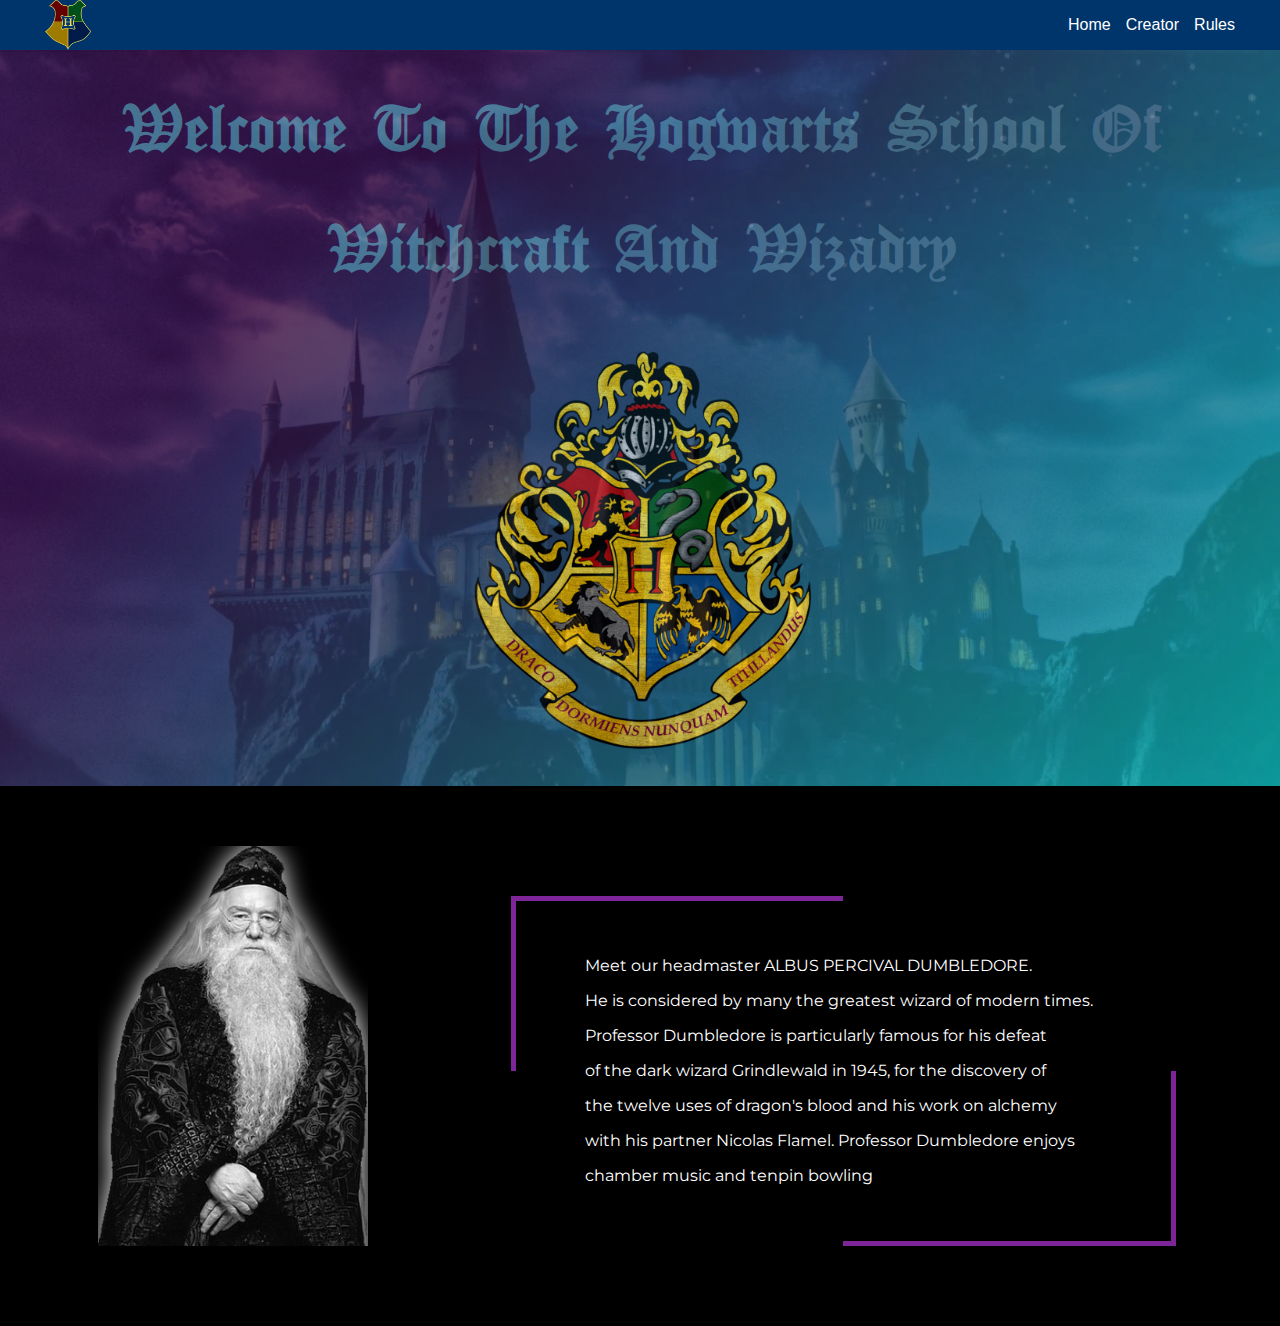
==== index.html @ 0a57cacf "Add files via upload" ====
<!DOCTYPE html>
<html lang="en">
<head>
    <meta charset="UTF-8">
    <meta http-equiv="X-UA-Compatible" content="IE=edge">
    <meta name="viewport" content="width=device-width, initial-scale=1.0">
    <title>Document</title>
    <link rel="stylesheet" href="style.css">
    <style>
        @import url('https://fonts.googleapis.com/css2?family=Montserrat:ital@1&display=swap');
    </style>
</head>
<body style="margin: 0";>
    <div class="header">
        <img style="max-width:50px; max-height:50px" src="logo.png" alt="logo">
        <ul class="nav">
            <li>Home</li>
            <li>Creator</li>
            <li>Rules</li>
        </ul>
    </div>

    <div class="intro">
        <img class="hogwarts_school" src="hogwarts.jpg" alt="hogwarts">
        <div class="title">
            <h1>Welcome To The Hogwarts School Of</h1>
            <h1>Witchcraft And Wizadry</h1>
        </div>
    
        <div class="logo">
            <img style="max-width:750px" src="hogwarts_logo.png" alt="hogwarts_logo">
        </div>
    </div>

    <div class="content">
        <div class="dumbledore_container">
            <div class="dumbledore">
                <img src="dumbledore_new.png" alt="dumbledore">
            </div>
            <div class="dumbledore">
                <div>
                    <p>Meet our headmaster ALBUS PERCIVAL DUMBLEDORE.</p>
                    <P>He is considered by many the greatest wizard of modern times.</P>
                    <p>Professor Dumbledore is particularly famous for his defeat</p>
                    <p>of the dark wizard Grindlewald in 1945, for the discovery of</p>
                    <p>the twelve uses of dragon's blood and his work on alchemy </p>
                    <p>with his partner Nicolas Flamel. Professor Dumbledore enjoys</p>
                    <p>chamber music and tenpin bowling</p>
                </div>
            </div>
        </div>
        
    </div>
</body>
</html>
---- style.css ----
@font-face {
    font-family: OldEnglish;
    src: url(OldEnglishFive.ttf);  
}




.header{
    background-color: #00356b;
    font-family: sans-serif;
    display: flex;
    padding:0 45px;
    justify-content: space-between;
    align-content: center;
}
.nav{
    color: #fff;
    display: flex;
    text-decoration: none;
    list-style: none;
}
.nav li{
    padding-left: 15px;
}


.intro{
    display: grid;
    background-color: #0cbaba;
    background-image: linear-gradient(315deg, #0cbaba 0%, #380036 76%);
    grid-template-rows: 1fr 1.7fr;
    grid-template-columns: 1fr;
    width: 100%;
    height: 100%;
}
.hogwarts_school{
    grid-row: 1 / 3;
    grid-column: 1 / 2;
    opacity: 0.2;
    width: inherit;
    height: inherit;
    display: block;
}
.title{
    font-family: OldEnglish,sans-serif;
    font-size: 150%;
    grid-row: 1 / 2;
    grid-column: 1 / 2;
    text-align: center;
}
.title h1{
  color: #537895;
}
.logo{
    grid-row: 2 / 3;
    grid-column: 1 / 2;
    opacity: 1;
    justify-self: center;
    align-self: center;
}



.content{
    
}
.dumbledore_container{
    background-color: black;
    display: flex;
    padding: 60px 30px 30px 30px;
}
.dumbledore:nth-child(1){
    flex: 1;
}
.dumbledore:nth-child(1) img{
    display: block;
    height: 400px;
    margin: auto;
}
.dumbledore:nth-child(2){
    display: grid;
    grid-template-rows: 1fr 1fr 2.5fr 2.5fr 1fr 1fr;
    grid-template-columns: 1fr 1fr 3.5fr 3.5fr 1fr 1fr;
    max-height: 450px;
    flex: 2;
}
.dumbledore:nth-child(2) p{
    color: white;
    font-family: 'Montserrat',sans-serif;
}
.dumbledore:nth-child(2) div{
    align-self: center;
    grid-row: 3 / 5;
    grid-column: 3 / 5;
}
.dumbledore:nth-child(2)::before{
    content: "";
    border-top: 5px solid #7e2699;
    border-left: 5px solid #7e2699;
    grid-column: 2 / span 2;
    grid-row: 2 / span 2;
}
.dumbledore:nth-child(2)::after{
    content: "";
    border-bottom: 5px solid #7e2699;
    border-right: 5px solid #7e2699;
    grid-column: 4 / span 2;
    grid-row: 4 / span 2;
}
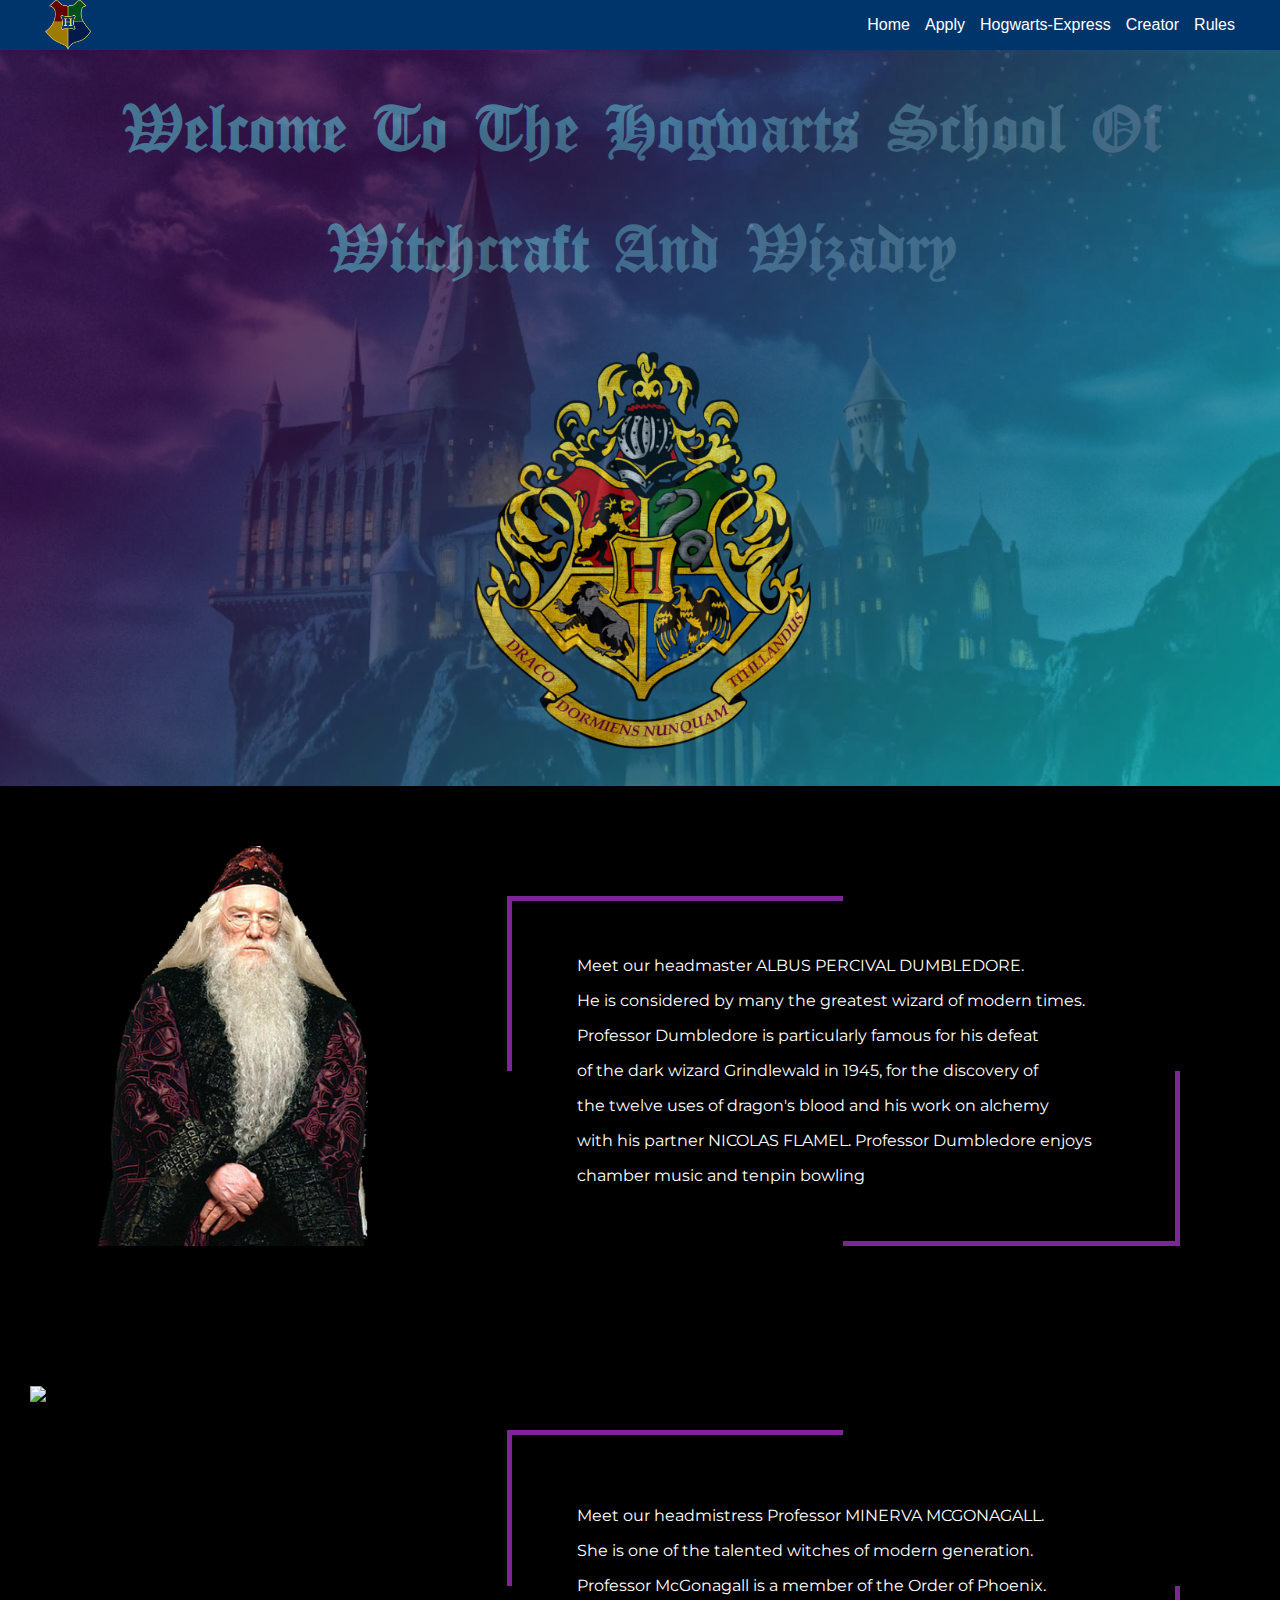
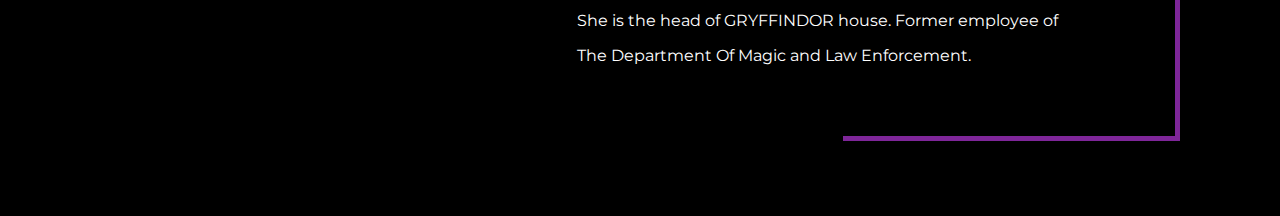
==== commit 68eac699: "Update index.html" ====
--- a/index.html
+++ b/index.html
@@ -10,15 +10,20 @@
         @import url('https://fonts.googleapis.com/css2?family=Montserrat:ital@1&display=swap');
     </style>
 </head>
+
+
 <body style="margin: 0";>
     <div class="header">
         <img style="max-width:50px; max-height:50px" src="logo.png" alt="logo">
         <ul class="nav">
             <li>Home</li>
+            <li>Apply</li>
+            <li>Hogwarts-Express</li>
             <li>Creator</li>
             <li>Rules</li>
         </ul>
     </div>
+
 
     <div class="intro">
         <img class="hogwarts_school" src="hogwarts.jpg" alt="hogwarts">
@@ -32,10 +37,12 @@
         </div>
     </div>
 
+
+
     <div class="content">
         <div class="dumbledore_container">
             <div class="dumbledore">
-                <img src="dumbledore_new.png" alt="dumbledore">
+                <img src="dumbledore.png" alt="dumbledore">
             </div>
             <div class="dumbledore">
                 <div>
@@ -44,12 +51,31 @@
                     <p>Professor Dumbledore is particularly famous for his defeat</p>
                     <p>of the dark wizard Grindlewald in 1945, for the discovery of</p>
                     <p>the twelve uses of dragon's blood and his work on alchemy </p>
-                    <p>with his partner Nicolas Flamel. Professor Dumbledore enjoys</p>
+                    <p>with his partner NICOLAS FLAMEL. Professor Dumbledore enjoys</p>
                     <p>chamber music and tenpin bowling</p>
                 </div>
             </div>
         </div>
+
+
+
+        <div class="mcgonagall-container">
+            <div class="mcgonagall">
+                <img src="mcgonagall.png" alt="mcgonagall">
+            </div>
+            <div class="mcgonagall">
+                <div>
+                    <p>Meet our headmistress Professor MINERVA MCGONAGALL.</p>
+                    <P>She is one of the talented witches of modern generation.</P>
+                    <p>Professor McGonagall is a member of the Order of Phoenix.</p>
+                    <p>She is the head of GRYFFINDOR house. Former employee of</p>
+                    <p>The Department Of Magic and Law Enforcement. </p>
+                </div>
+            </div>
+        </div>
+
+        </div>
         
     </div>
 </body>
-</html>+</html>
--- a/style.css
+++ b/style.css
@@ -63,7 +63,7 @@
 
 
 .content{
-    
+
 }
 .dumbledore_container{
     background-color: black;
@@ -81,7 +81,7 @@
 .dumbledore:nth-child(2){
     display: grid;
     grid-template-rows: 1fr 1fr 2.5fr 2.5fr 1fr 1fr;
-    grid-template-columns: 1fr 1fr 3.5fr 3.5fr 1fr 1fr;
+    grid-template-columns: 1fr 1fr 3.8fr 3.8fr 1fr 1fr;
     max-height: 450px;
     flex: 2;
 }
@@ -108,3 +108,52 @@
     grid-column: 4 / span 2;
     grid-row: 4 / span 2;
 }
+
+
+
+
+
+
+.mcgonagall-container{
+    background-color: black;
+    display: flex;
+    padding: 60px 30px 30px 30px;
+}
+.mcgonagall:nth-child(1){
+    flex: 1;
+}
+.mcgonagall:nth-child(1) img{
+    display: block;
+    height: 400px;
+    margin: auto;
+}
+.mcgonagall:nth-child(2){
+    display: grid;
+    grid-template-rows: 1fr 1fr 2.5fr 2.5fr 1fr 1fr;
+    grid-template-columns: 1fr 1fr 3.8fr 3.8fr 1fr 1fr;
+    max-height: 450px;
+    flex: 2;
+}
+.mcgonagall:nth-child(2) p{
+    color: white;
+    font-family: 'Montserrat',sans-serif;
+}
+.mcgonagall:nth-child(2) div{
+    align-self: center;
+    grid-row: 3 / 5;
+    grid-column: 3 / 5;
+}
+.mcgonagall:nth-child(2)::before{
+    content: "";
+    border-top: 5px solid #7e2699;
+    border-left: 5px solid #7e2699;
+    grid-column: 2 / span 2;
+    grid-row: 2 / span 2;
+}
+.mcgonagall:nth-child(2)::after{
+    content: "";
+    border-bottom: 5px solid #7e2699;
+    border-right: 5px solid #7e2699;
+    grid-column: 4 / span 2;
+    grid-row: 4 / span 2;
+}
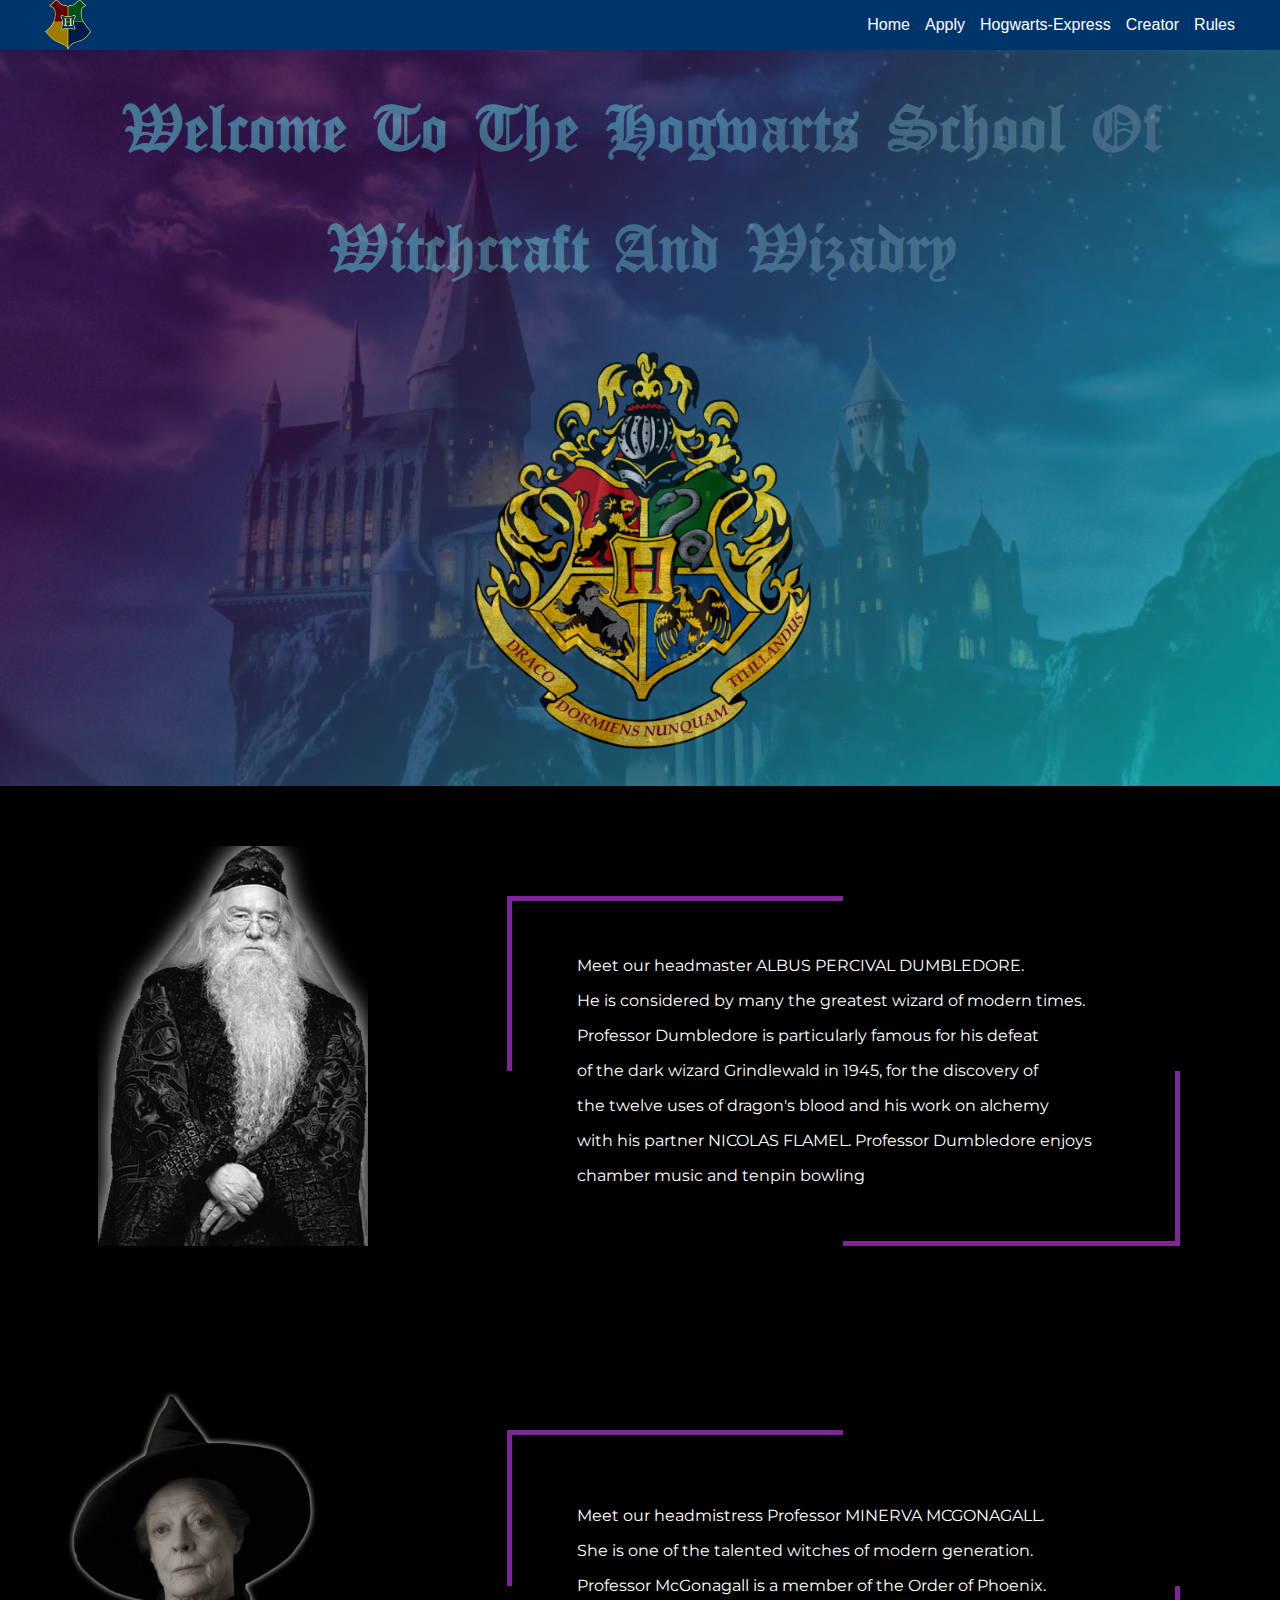
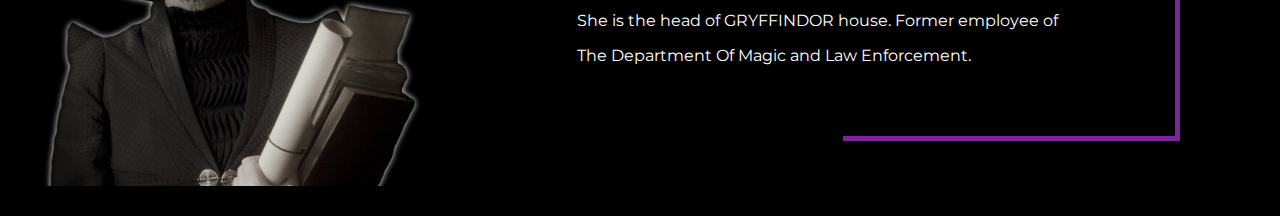
==== commit 305918d5: "Update index.html" ====
--- a/index.html
+++ b/index.html
@@ -42,7 +42,7 @@
     <div class="content">
         <div class="dumbledore_container">
             <div class="dumbledore">
-                <img src="dumbledore.png" alt="dumbledore">
+                <img src="dumbledore_new.png" alt="dumbledore">
             </div>
             <div class="dumbledore">
                 <div>
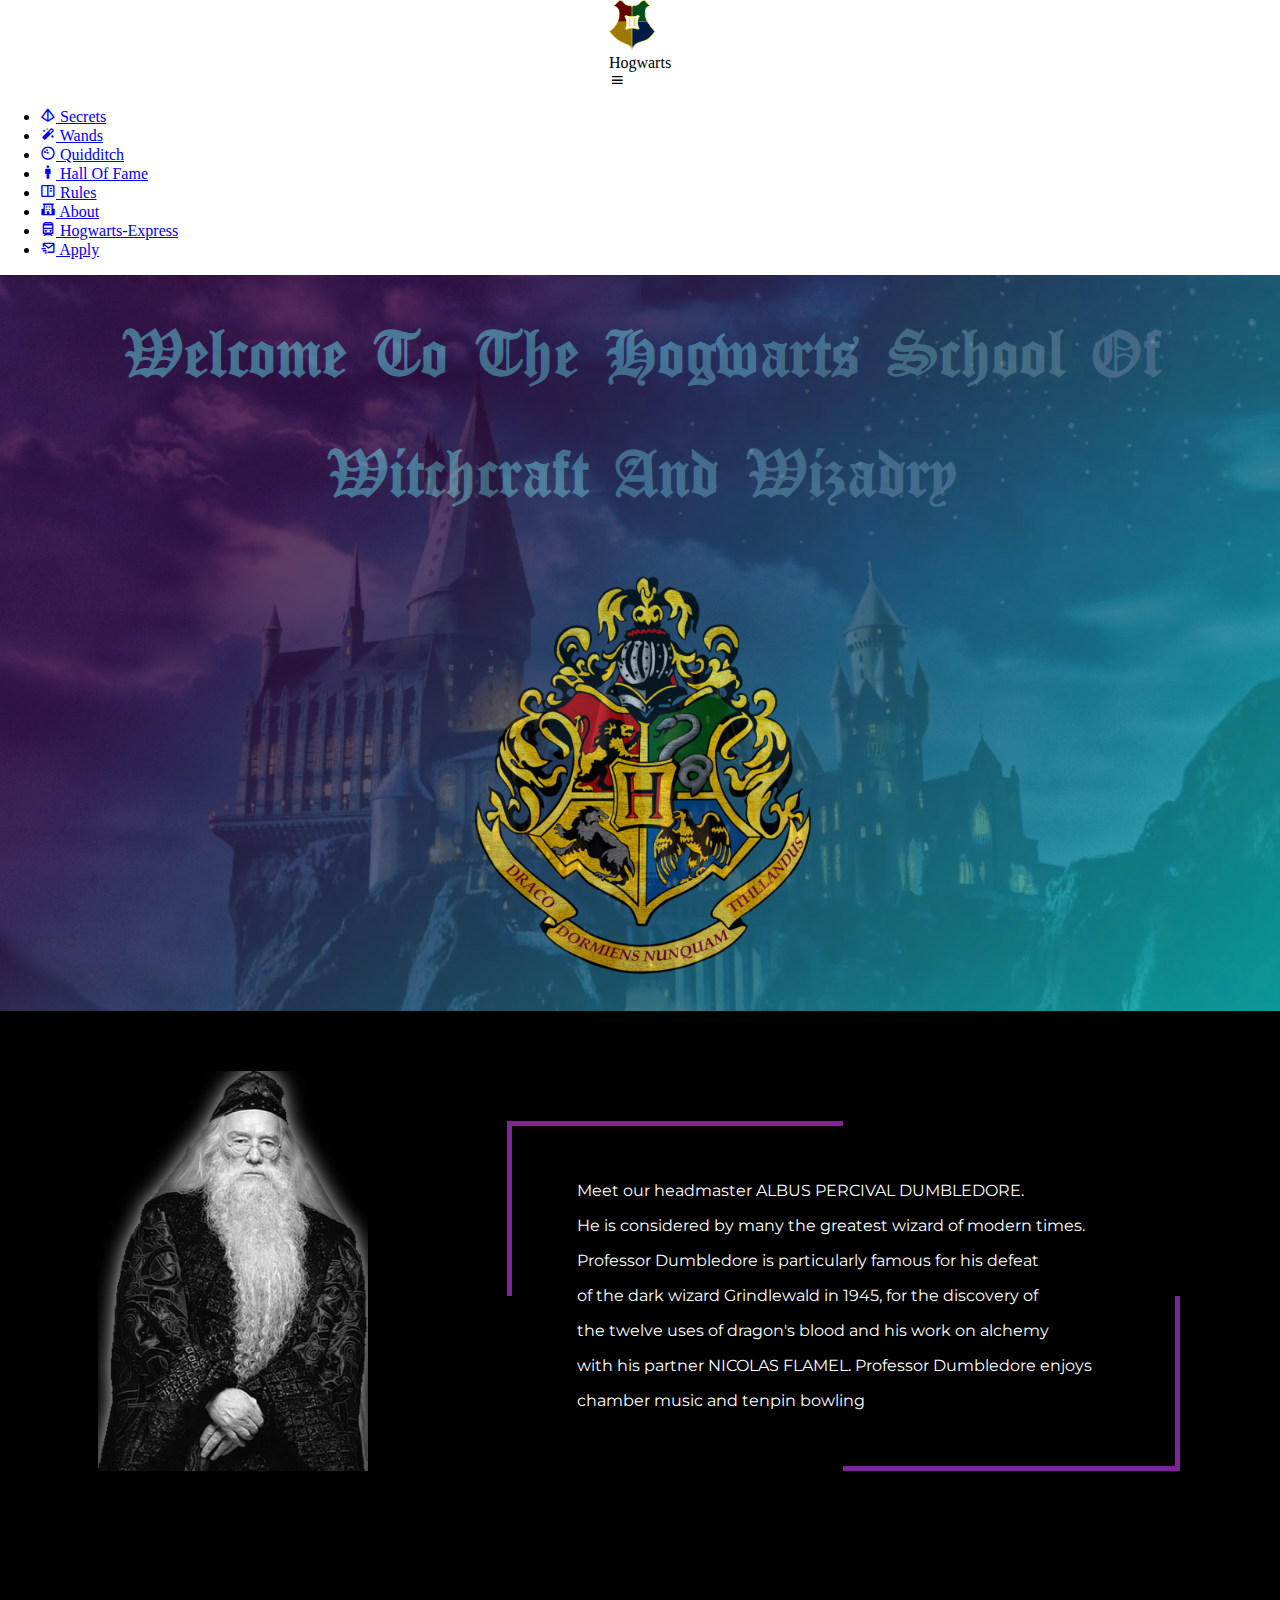
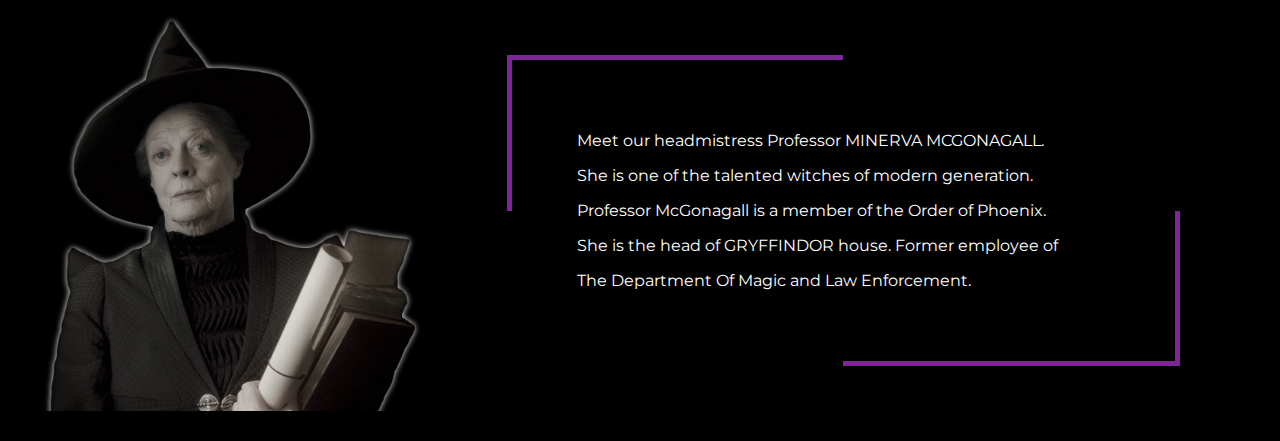
==== commit 455548ed: "Update index.html" ====
--- a/index.html
+++ b/index.html
@@ -6,6 +6,7 @@
     <meta name="viewport" content="width=device-width, initial-scale=1.0">
     <title>Document</title>
     <link rel="stylesheet" href="style.css">
+    <link href='https://unpkg.com/boxicons@2.0.9/css/boxicons.min.css' rel='stylesheet'>
     <style>
         @import url('https://fonts.googleapis.com/css2?family=Montserrat:ital@1&display=swap');
     </style>
@@ -13,18 +14,95 @@
 
 
 <body style="margin: 0";>
+    <!--
     <div class="header">
         <img style="max-width:50px; max-height:50px" src="logo.png" alt="logo">
         <ul class="nav">
-            <li>Home</li>
-            <li>Apply</li>
-            <li>Hogwarts-Express</li>
-            <li>Creator</li>
-            <li>Rules</li>
+            <li class ="nav-search">Home</li>
+            <li class ="nav-search">Apply</li>
+            <li class ="nav-search">Hogwarts-Express</li>
+            <li class ="nav-search">Creator</li>
+            <li class ="nav-search">Rules</li>
         </ul>
+    </div>
+    -->
+
+
+    <div class="sidebar active">
+        <div class="logo-content">
+            <div class="logo">
+                <img style="max-width:50px; max-height:50px" src="logo.png" alt="logo">
+                <div class="logo-name">Hogwarts</div>
+                <i class='bx bx-menu' id='btn'></i>
+            </div>
+
+        </div>
+        <ul class="side-nav">
+        <!-- <li>
+            <a href="#">
+                <i class='bx bx-search'></i>
+                <input type="text" placeholder="Search..">
+            </a>
+        </li> -->
+        <li>
+            <a href="#">
+                <i class='bx bx-pyramid bx-flashing' ></i>
+                <span>Secrets</span>
+            </a>
+        </li>
+        <li>
+            <a href="#">
+                <i class='bx bxs-magic-wand'></i>
+                <span>Wands</span>
+            </a>
+        </li>
+        <li>
+            <a href="#">
+                <i class='bx bx-bowling-ball bx-spin' ></i>
+                <span>Quidditch</span>
+            </a>
+        </li>
+        <li>
+            <a href="#">
+                <i class='bx bx-male'></i>
+                <span>Hall Of Fame</span>
+            </a>
+        </li>
+        <li>
+            <a href="#">
+                <i class='bx bx-book-content'></i>
+                <span>Rules</span>
+            </a>
+        </li>
+        <li>
+            <a href="#">
+                <i class='bx bxs-school'></i>
+                <span>About</span>
+            </a>
+        </li>
+        <li>
+            <a href="#">
+                <i class='bx bx-train bx-tada' ></i>
+                <span>Hogwarts-Express</span>
+            </a>
+        </li>
+        <li>
+            <a href="#">
+                <i class='bx bx-mail-send'></i>
+                <span>Apply</span>
+            </a>
+        </li>
+
+
+
+    </ul>
+
     </div>
 
 
+
+
+    <div class="fixed">
     <div class="intro">
         <img class="hogwarts_school" src="hogwarts.jpg" alt="hogwarts">
         <div class="title">
@@ -36,13 +114,16 @@
             <img style="max-width:750px" src="hogwarts_logo.png" alt="hogwarts_logo">
         </div>
     </div>
+    </div>
+
+
 
 
 
     <div class="content">
         <div class="dumbledore_container">
             <div class="dumbledore">
-                <img src="dumbledore_new.png" alt="dumbledore">
+                <img src="dumbledore.png" alt="dumbledore">
             </div>
             <div class="dumbledore">
                 <div>
@@ -56,6 +137,7 @@
                 </div>
             </div>
         </div>
+
 
 
 
@@ -77,5 +159,6 @@
         </div>
         
     </div>
+    <script src="main.js"></script>
 </body>
 </html>
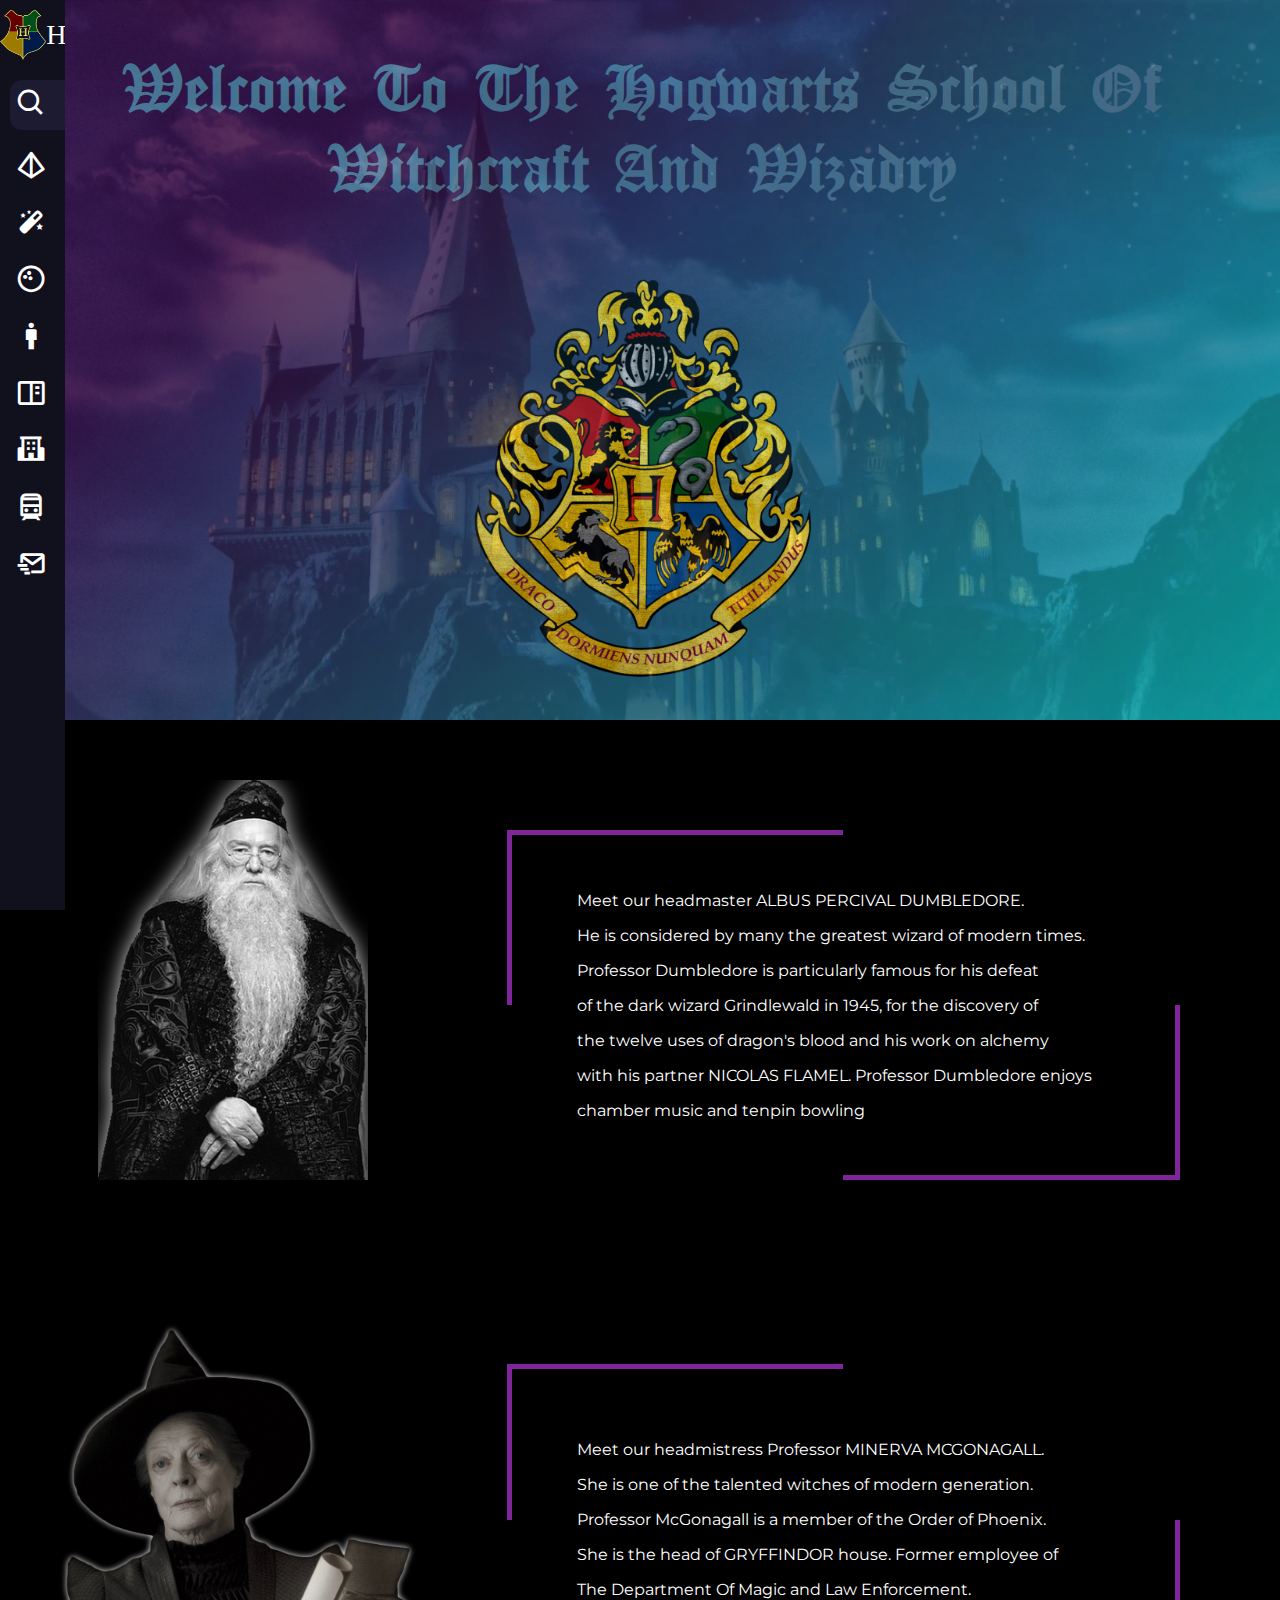
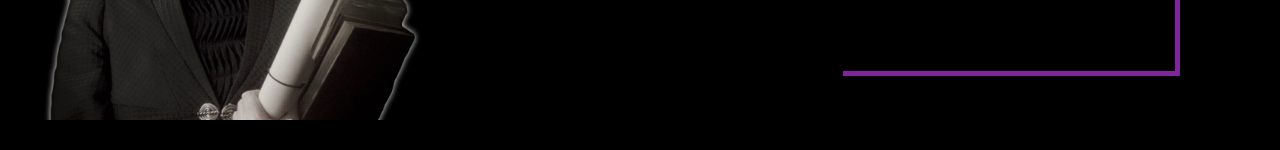
==== commit 55dddcc3: "fixed sidebar jumpyness" ====
--- a/index.html
+++ b/index.html
@@ -28,22 +28,20 @@
     -->
 
 
-    <div class="sidebar active">
-        <div class="logo-content">
-            <div class="logo">
-                <img style="max-width:50px; max-height:50px" src="logo.png" alt="logo">
-                <div class="logo-name">Hogwarts</div>
-                <i class='bx bx-menu' id='btn'></i>
-            </div>
+    <div class="sidebar">
+        <div class="logo">
+            <img style="max-width:50px; max-height:50px" src="logo.png" alt="logo">
+            <div class="logo-name">Hogwarts</div>
+            <i class='bx bx-menu' id='btn'></i>
+        </div>
 
-        </div>
         <ul class="side-nav">
-        <!-- <li>
+        <li>
             <a href="#">
                 <i class='bx bx-search'></i>
                 <input type="text" placeholder="Search..">
             </a>
-        </li> -->
+        </li>
         <li>
             <a href="#">
                 <i class='bx bx-pyramid bx-flashing' ></i>
--- a/style.css
+++ b/style.css
@@ -5,7 +5,9 @@
 
 
 
-
+.body{
+    overflow: hidden;
+}
 .header{
     background-color: #00356b;
     font-family: sans-serif;
@@ -13,6 +15,9 @@
     padding:0 45px;
     justify-content: space-between;
     align-content: center;
+    position: fixed;
+    width: -webkit-fill-available;
+    z-index: 12;
 }
 .nav{
     color: #fff;
@@ -21,15 +26,133 @@
     list-style: none;
 }
 .nav li{
-    padding-left: 15px;
-}
+    padding-left: 20px;
+    transition-property: color;
+}
+.nav li:hover{
+    color: black;
+    cursor: pointer;
+}
+
+
+
+
+.sidebar{
+    position: fixed;
+    top: 0;
+    left: 0;
+    padding-top: 10px;
+    height: 100%;
+    width: 65px;
+    background-color: #11101d;
+    z-index: 9;
+    overflow: hidden;
+    transition: all 0.5s ease-out;
+    
+    display: flex;
+    flex-flow: column;
+}
+.active{
+    z-index: 99;
+    width: 250px;
+    transition: all 0.4s ease-out;
+}
+.logo {
+    display: flex;
+    justify-content: space-around;
+    align-items: center;
+    color: #fff;
+    opacity: 0;
+}
+.logo-name{
+    left: 25%;
+    top: -47px;
+    font-size: 175%;
+    pointer-events: none;
+}
+.active .logo-content{
+    opacity: 1;
+
+}
+.bx-menu{
+    /* position: relative;
+    font-size: 200%;
+    left: 200px;
+    top: -75px; */
+    margin-top: 4px;
+    font-size: 24px;
+}
+.sidebar ul li input{
+    position: absolute;
+    height: 85%;
+    width: 65%;
+    top:0;
+    left:10px;
+    border-radius: 12px;
+    outline: none;
+    border: none;
+    background: #1d1b31;
+    font-size: 100%;
+    padding-left: 60px;
+}
+.bx-search{
+    position: relative;
+    top: -5px;
+    z-index: 99;
+}
+.sidebar li a i{
+    line-height: 57px;
+    font-size: 200%;
+    padding:0px 20px 0px 15px;
+}
+.sidebar li{
+    position: relative;
+    top: -60px;
+    overflow: hidden;
+    min-width: 250px;
+}
+.sidebar li a span{
+    position: absolute;
+    align-self: center;
+    top:17px;
+    opacity: 0;
+    overflow: hidden;
+    transition: all 0.1s ease-out;
+}
+.active .side-nav li a span{
+    opacity: 1;
+    transition: all 1s ease-in;
+}
+.sidebar li a{
+    text-decoration: none;
+    color: #fff;
+    
+}
+.side-nav{
+    color: white;
+    list-style: none;
+    font-family: Poppins, sans-serif;
+    padding-left: 0px;
+    margin-top: 5em;
+}
+.side-nav li:hover{
+    background-color: #1d1b31;
+}
+.bx-menu:hover{
+    background-color: white;
+}
+
+
+
+
+
 
 
 .intro{
     display: grid;
     background-color: #0cbaba;
     background-image: linear-gradient(315deg, #0cbaba 0%, #380036 76%);
-    grid-template-rows: 1fr 1.7fr;
+    grid-template-rows: 1fr 2fr;
     grid-template-columns: 1fr;
     width: 100%;
     height: 100%;
@@ -39,8 +162,7 @@
     grid-column: 1 / 2;
     opacity: 0.2;
     width: inherit;
-    height: inherit;
-    display: block;
+    height: auto;
 }
 .title{
     font-family: OldEnglish,sans-serif;
@@ -48,23 +170,22 @@
     grid-row: 1 / 2;
     grid-column: 1 / 2;
     text-align: center;
+    padding-top: 30px;
 }
 .title h1{
   color: #537895;
+  line-height: 1;
 }
 .logo{
     grid-row: 2 / 3;
     grid-column: 1 / 2;
     opacity: 1;
     justify-self: center;
-    align-self: center;
-}
-
-
-
-.content{
-
-}
+    align-self: top;
+}
+
+
+
 .dumbledore_container{
     background-color: black;
     display: flex;
@@ -111,9 +232,6 @@
 
 
 
-
-
-
 .mcgonagall-container{
     background-color: black;
     display: flex;
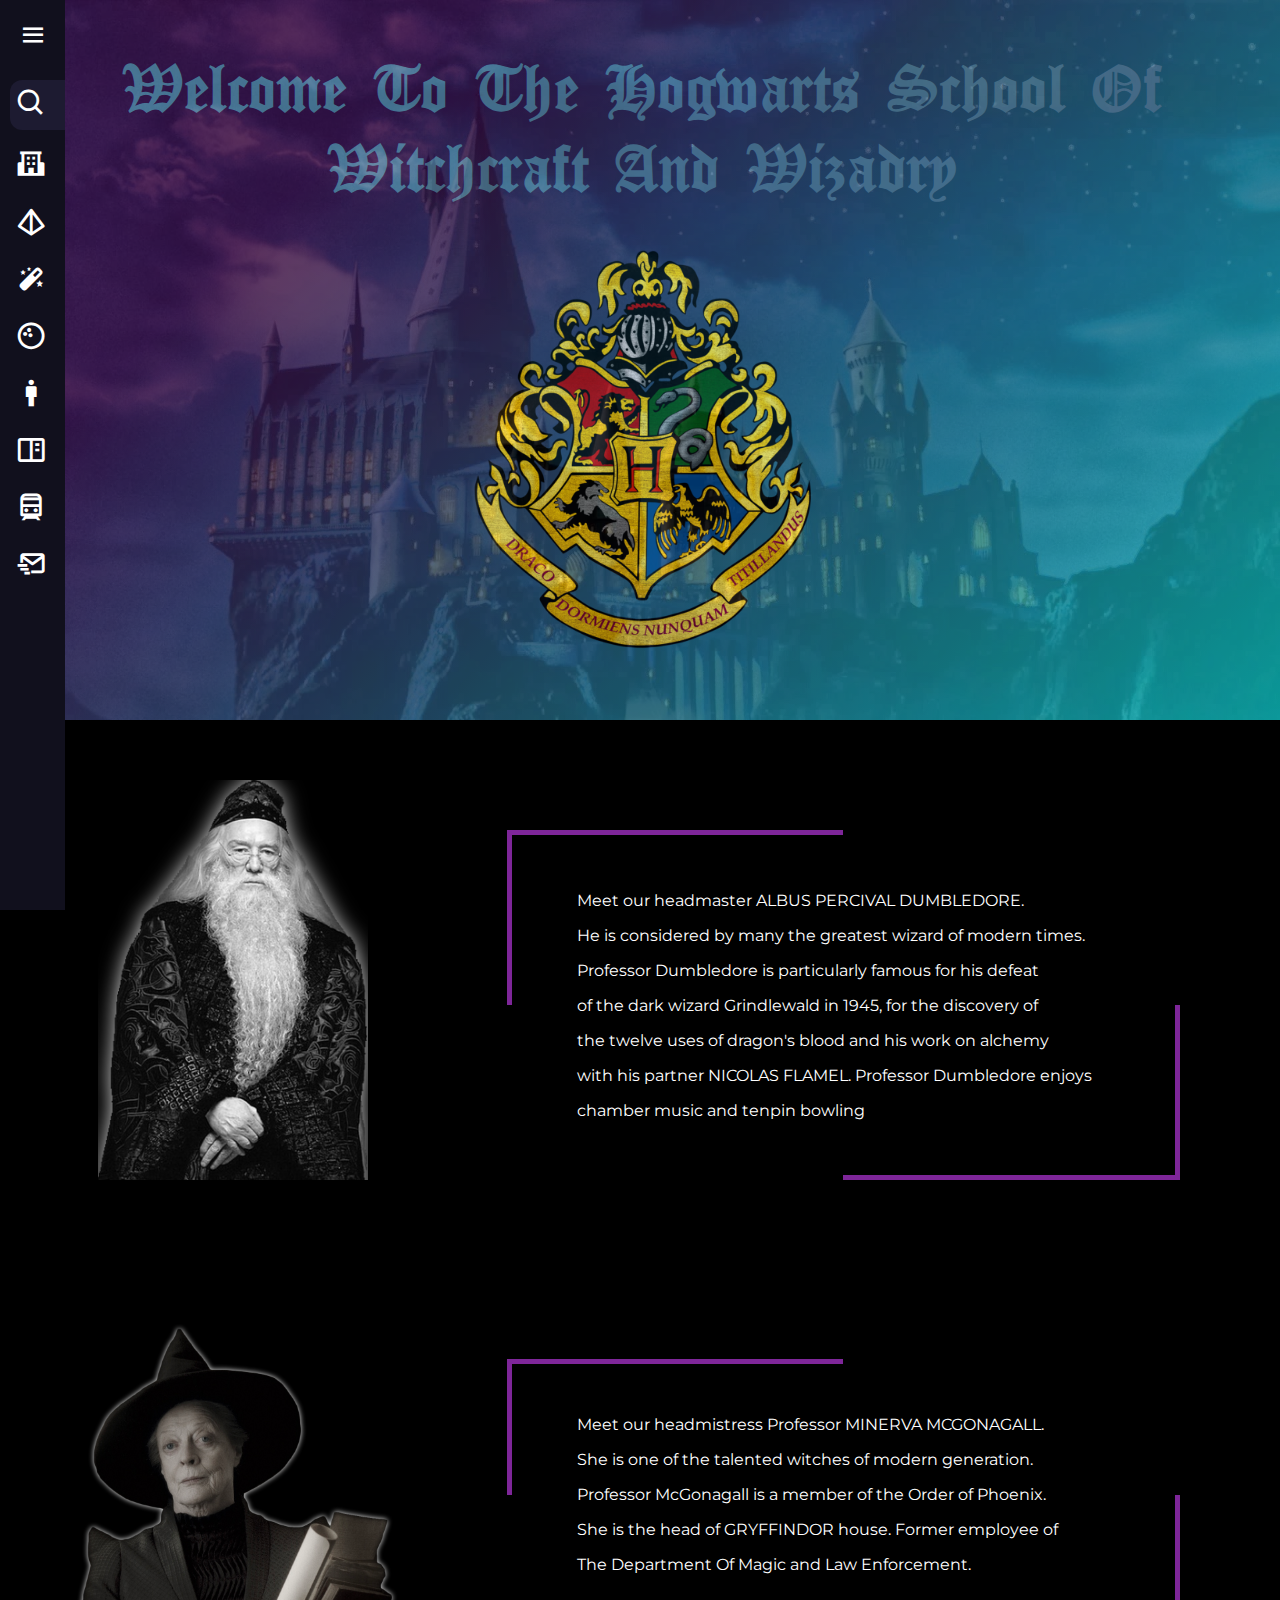
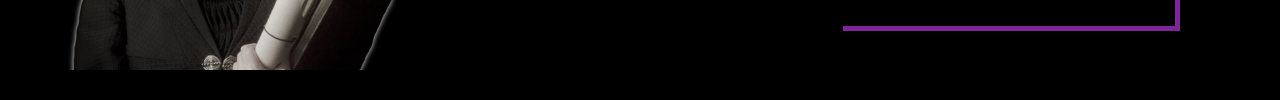
==== commit 926045b2: "Initial commit" ====
--- a/index.html
+++ b/index.html
@@ -6,6 +6,7 @@
     <meta name="viewport" content="width=device-width, initial-scale=1.0">
     <title>Document</title>
     <link rel="stylesheet" href="style.css">
+    <link rel="stylesheet" href="sidebar.css">
     <link href='https://unpkg.com/boxicons@2.0.9/css/boxicons.min.css' rel='stylesheet'>
     <style>
         @import url('https://fonts.googleapis.com/css2?family=Montserrat:ital@1&display=swap');
@@ -43,6 +44,12 @@
             </a>
         </li>
         <li>
+            <a href="index.html">
+                <i class='bx bxs-school'></i>
+                <span>Home</span>
+            </a>
+        </li>
+        <li>
             <a href="#">
                 <i class='bx bx-pyramid bx-flashing' ></i>
                 <span>Secrets</span>
@@ -74,18 +81,12 @@
         </li>
         <li>
             <a href="#">
-                <i class='bx bxs-school'></i>
-                <span>About</span>
-            </a>
-        </li>
-        <li>
-            <a href="#">
                 <i class='bx bx-train bx-tada' ></i>
                 <span>Hogwarts-Express</span>
             </a>
         </li>
         <li>
-            <a href="#">
+            <a href="application.html">
                 <i class='bx bx-mail-send'></i>
                 <span>Apply</span>
             </a>
@@ -108,7 +109,7 @@
             <h1>Witchcraft And Wizadry</h1>
         </div>
     
-        <div class="logo">
+        <div class="symbol">
             <img style="max-width:750px" src="hogwarts_logo.png" alt="hogwarts_logo">
         </div>
     </div>
--- a/style.css
+++ b/style.css
@@ -8,7 +8,7 @@
 .body{
     overflow: hidden;
 }
-.header{
+/* .header{
     background-color: #00356b;
     font-family: sans-serif;
     display: flex;
@@ -32,115 +32,7 @@
 .nav li:hover{
     color: black;
     cursor: pointer;
-}
-
-
-
-
-.sidebar{
-    position: fixed;
-    top: 0;
-    left: 0;
-    padding-top: 10px;
-    height: 100%;
-    width: 65px;
-    background-color: #11101d;
-    z-index: 9;
-    overflow: hidden;
-    transition: all 0.5s ease-out;
-    
-    display: flex;
-    flex-flow: column;
-}
-.active{
-    z-index: 99;
-    width: 250px;
-    transition: all 0.4s ease-out;
-}
-.logo {
-    display: flex;
-    justify-content: space-around;
-    align-items: center;
-    color: #fff;
-    opacity: 0;
-}
-.logo-name{
-    left: 25%;
-    top: -47px;
-    font-size: 175%;
-    pointer-events: none;
-}
-.active .logo-content{
-    opacity: 1;
-
-}
-.bx-menu{
-    /* position: relative;
-    font-size: 200%;
-    left: 200px;
-    top: -75px; */
-    margin-top: 4px;
-    font-size: 24px;
-}
-.sidebar ul li input{
-    position: absolute;
-    height: 85%;
-    width: 65%;
-    top:0;
-    left:10px;
-    border-radius: 12px;
-    outline: none;
-    border: none;
-    background: #1d1b31;
-    font-size: 100%;
-    padding-left: 60px;
-}
-.bx-search{
-    position: relative;
-    top: -5px;
-    z-index: 99;
-}
-.sidebar li a i{
-    line-height: 57px;
-    font-size: 200%;
-    padding:0px 20px 0px 15px;
-}
-.sidebar li{
-    position: relative;
-    top: -60px;
-    overflow: hidden;
-    min-width: 250px;
-}
-.sidebar li a span{
-    position: absolute;
-    align-self: center;
-    top:17px;
-    opacity: 0;
-    overflow: hidden;
-    transition: all 0.1s ease-out;
-}
-.active .side-nav li a span{
-    opacity: 1;
-    transition: all 1s ease-in;
-}
-.sidebar li a{
-    text-decoration: none;
-    color: #fff;
-    
-}
-.side-nav{
-    color: white;
-    list-style: none;
-    font-family: Poppins, sans-serif;
-    padding-left: 0px;
-    margin-top: 5em;
-}
-.side-nav li:hover{
-    background-color: #1d1b31;
-}
-.bx-menu:hover{
-    background-color: white;
-}
+} */
 
 
 
@@ -176,7 +68,7 @@
   color: #537895;
   line-height: 1;
 }
-.logo{
+.symbol{
     grid-row: 2 / 3;
     grid-column: 1 / 2;
     opacity: 1;
@@ -242,7 +134,7 @@
 }
 .mcgonagall:nth-child(1) img{
     display: block;
-    height: 400px;
+    height: 350px;
     margin: auto;
 }
 .mcgonagall:nth-child(2){
--- a/sidebar.css
+++ b/sidebar.css
@@ -0,0 +1,125 @@
+.sidebar{
+    position: fixed;
+    top: 0;
+    left: 0;
+    padding-top: 10px;
+    height: 100%;
+    width: 65px;
+    background-color: #11101d;
+    z-index: 9;
+    overflow: hidden;
+    transition: all 0.5s ease-out;
+    
+    display: flex;
+    flex-flow: column;
+}
+.active{
+    z-index: 99;
+    width: 250px;
+    transition: all 0.4s ease-out;
+}
+.logo {
+    display: flex;
+    justify-content: space-around;
+    align-items: center;
+    color: #fff;
+}
+.logo img {
+    opacity: 0;
+    transition: all 0.4s ease-out
+}
+.active .logo img{
+    opacity: 1;
+}
+.logo-name{
+    left: 25%;
+    top: -47px;
+    font-size: 175%;
+    pointer-events: none;
+    opacity: 0;
+    transition: all 0.4s ease-out;
+}
+.active .logo-name{
+    opacity: 1;
+    transition: all 0.4s ease-out;
+}
+.bx-menu{
+    /* position: relative;
+    font-size: 200%;
+    left: 200px;
+    top: -75px; */
+    /* margin-top: 4px;
+    font-size: 24px; */
+    position: absolute;
+    justify-self: center;
+    font-size: 30px;
+    transition: all 0.5s ease-in;
+
+}
+.active .bx-menu{
+    position: inherit;
+    margin-top: 4px;
+    font-size: 30px;
+    transition: all 1s ease-out;
+
+}
+.sidebar ul li input{
+    position: absolute;
+    height: 85%;
+    width: 65%;
+    top:0;
+    left:10px;
+    border-radius: 12px;
+    outline: none;
+    border: none;
+    background: #1d1b31;
+    font-size: 100%;
+    padding-left: 60px;
+}
+.bx-search{
+    position: relative;
+    top: -5px;
+    z-index: 99;
+}
+.sidebar li a i{
+    line-height: 57px;
+    font-size: 200%;
+    padding:0px 20px 0px 15px;
+}
+.sidebar li{
+    position: relative;
+    top: -60px;
+    overflow: hidden;
+    min-width: 250px;
+}
+.sidebar li a span{
+    position: absolute;
+    align-self: center;
+    top:17px;
+    opacity: 0;
+    overflow: hidden;
+    transition: all 0.5s ease-out;
+}
+.active .side-nav li a span{
+    opacity: 1;
+    transition: all 0.5s ease-in;
+}
+.sidebar li a{
+    text-decoration: none;
+    color: #fff;
+    
+}
+.side-nav{
+    color: white;
+    list-style: none;
+    font-family: Poppins, sans-serif;
+    padding-left: 0px;
+    margin-top: 5em;
+}
+.side-nav li:hover{
+    background-color: #1d1b31;
+}
+.bx-menu:hover{
+    background-color: #1d1b31;
+}
+
